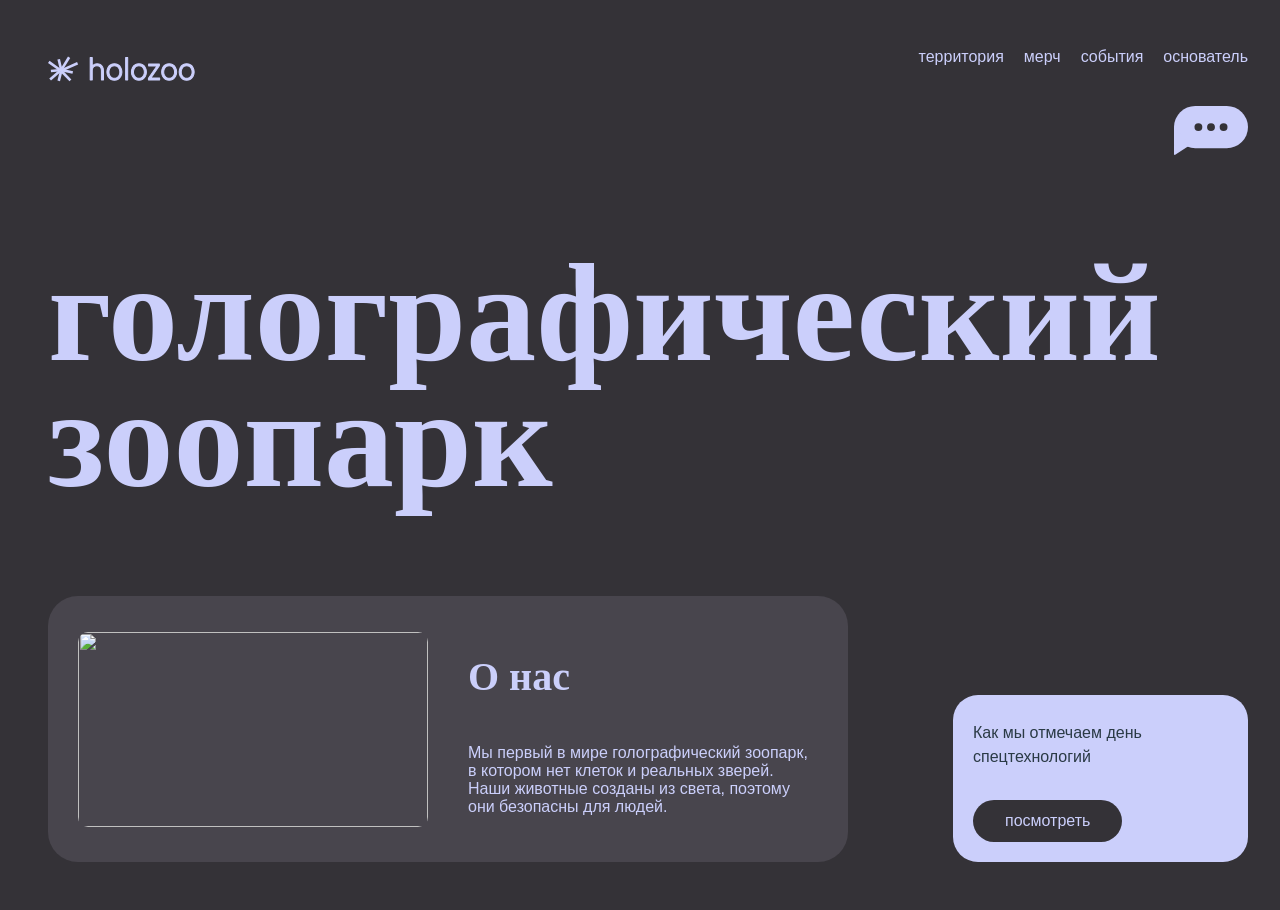
==== index.html @ 84c12e95 "first commit" ====
<!doctype html>
<html lang="en">
  <head>
    <meta charset="UTF-8" />
    <meta name="viewport" content="width=device-width, initial-scale=1.0" />
    <link rel="icon" type="image/x-icon" href="fav_icon.svg" />

    <link rel="stylesheet" href="stylesheet/layout.css" />
    <title>holozoo</title>
  </head>
  <body>
    <canvas id="bunny-canvas"></canvas>
    <script type="importmap">
      {
        "imports": {
          "three": "https://cdn.jsdelivr.net/npm/three@0.165.0/build/three.module.js"
        }
      }
    </script>
    <script type="module" src="holozoo.js"></script>
    <!-- контент -->
    <div class="wrapper">
      <div class="header">
        <a href="/" aria-label="На главную страницу">
          <img src="/Group 1329 (1).svg" alt="Логотип" />
        </a>
        <div class="menu_and_send">
          <div class="menu">
            <a href="area.html">территория</a>
            <a href="shop.html">мерч</a>
            <a href="events.html">события</a>
            <a href="history.html">основатель</a>
          </div>

          <img class="send_button" src="send.svg" alt="" />
        </div>
      </div>
      <div class="main_flex_h1">
        <h1 class="main_h1">
          голографический<br />
          зоопарк
        </h1>
        <div class="gif_plain_pop-ap">
          <div class="flex_gif_text">
            <img
              class="gif"
              src="alezzer2427_httpss.mj.run8Tf7hpDnNEg_Camera_Static_wide-angle_53e4118c-ec71-4cb3-a067-5f7b33aa9bdd_2.gif"
              alt=""
            />
            <div class="about_us">
              <h2>О нас</h2>
              <p class="plain_text main_plain">
                Мы первый в мире голографический зоопарк, в котором нет клеток
                и реальных зверей. <br />Наши животные созданы из света, поэтому
                они безопасны для людей.
              </p>
            </div>
          </div>
          <div class="info-card">
            <p class="info-title">Как мы отмечаем день спецтехнологий</p>
            <a href="https://alinamarvanova.github.io/jttt/">
              <button class="btn-learn-more">посмотреть</button></a
            >
          </div>
        </div>
      </div>
    </div>
    <!-- поп ап -->
    <div class="contact-popup" id="contactPopup">
      <div class="popup-overlay" id="popupOverlay"></div>

      <div class="popup-content">
        <button class="popup-close" id="popupClose">−</button>

        <h3>кому: holozoo</h3>

        <form id="popupForm">
          <input type="text" name="name" value="" placeholder="имя" />
          <input type="email" name="" value="" placeholder="email" />
          <input type="tel" name="" value="" placeholder="+7 999 999-99-99" />

          <div class="popup-footer">
            <p>holozoo@gmail.com</p>
            <p>@holozoo</p>
          </div>

          <button type="submit"><a href="404.html">Отправить</a></button>
        </form>
      </div>
    </div>
    <script src="send_button.js"></script>
  </body>
</html>
---- stylesheet/layout.css ----
* {
  box-sizing: border-box;
}
body {
  font-family: "SF-Pro-Display", Arial, Helvetica, sans-serif;
  padding: 40px;
  width: 100%;
  height: 100%;
  background-color: #343237;
}

#bunny-canvas {
  position: fixed;
  inset: 0;
  width: 100%;
  height: 100%;
  z-index: 1;
  pointer-events: none;
}
.header {
  display: flex;
  flex-direction: row;
  justify-content: space-between;
  align-items: flex-start;
}
.main_flex_h1 {
  display: flex;
  flex-direction: column;
  gap: -40px;
}
.flex_gif_text {
  background-color: #48454d;
  padding: 30px 30px;
  display: flex;
  flex-direction: row;
  gap: 40px;
  align-items: center;
  border-radius: 30px;
}
.about_us {
  display: flex;
  flex-direction: column;
  height: 100%;
  justify-content: space-between;
  align-items: flex-start;
}
h2 {
  font-family: "BebasNeueCyrillic";
  color: #cbcffb;
  font-size: 40px;
  line-height: 0.9;
}
.gif {
  width: 350px;
  height: 195px;
  border-radius: 10px;
}
.main_h1 {
  font-family: "BebasNeueCyrillic";
  color: #cbcffb;
  /* letter-spacing: -1px; */
  line-height: 0.9;
}

.menu {
  display: flex;
  flex-direction: row;
  gap: 20px;
  margin-left: auto;
}

.menu a {
  color: #cbcffb;
  font-size: 16px;
  text-decoration: none;
  position: relative;
}
.menu a:hover {
  text-decoration: underline;
}

.plain_text {
  color: #cbcffb;
  font-size: 16px;
}
.main_plain {
  width: 350px;
}
.info-card {
  background-color: #cbcffb;
  padding: 10px 20px 20px 20px;
  border-radius: 25px;
  display: flex;
  flex-direction: column;
  gap: 15px;
  justify-content: center;
  width: fit-content;
  margin-left: auto;
  width: 295px;
}

.info-title {
  font-size: 16px;
  color: #2a3a45;
  font-weight: 500;
  line-height: 1.5;
  text-align: left;
}
.btn-learn-more {
  padding: 12px 32px;
  color: #cbcffb;
  background-color: #343237;
  border: none;
  border-radius: 25px;
  font-size: 16px;
  cursor: pointer;
  width: auto;
}

.btn-learn-more:hover {
  background-color: #cbcffb;
  border: #343237 1px solid;
  color: #343237;
}

h1 {
  font-size: 140px;
  font-weight: 700;
  color: #cbcffb;
}
.gif_plain_pop-ap {
  display: flex;
  flex-direction: row;
  justify-content: space-between;
  align-items: flex-end;
}
.active::after {
  content: "";
  position: absolute;
  bottom: -8px;
  left: 50%;
  transform: translateX(-50%);
  width: 8px;
  height: 8px;
  background-color: #cbcffb;
  border-radius: 50%;
}
.menu_and_send {
  display: flex;
  flex-direction: column;
  gap: 40px;
  align-items: flex-end;
}
.send_button {
  width: 74px;
  cursor: pointer;
}

/* поп ап */
.contact-popup {
  position: fixed;
  top: 0;
  left: 0;
  right: 0;
  bottom: 0;
  z-index: 1000;
  display: flex;
  align-items: center;
  justify-content: center;
  opacity: 0;
  pointer-events: none;
  transition: opacity 0.3s ease;
}

.contact-popup.active {
  opacity: 1;
  pointer-events: all;
}

.popup-overlay {
  position: absolute;
  inset: 0;
  background-color: rgba(0, 0, 0, 0.5);
}

.popup-content {
  position: relative;
  background-color: #343237;
  padding: 40px 30px;
  border-radius: 20px;
  width: 90%;
  max-width: 400px;
  z-index: 1001;
}

.popup-close {
  position: absolute;
  top: 15px;
  right: 20px;
  background: none;
  border: none;
  color: #cbcffb;
  font-size: 32px;
  cursor: pointer;
  padding: 0;
  width: 30px;
  height: 30px;
  display: flex;
  align-items: center;
  justify-content: center;
}

.popup-content h3 {
  font-size: 14px;
  color: #999;
  margin-bottom: 25px;
  margin-top: 0;
  font-weight: 400;
}

.popup-content form {
  display: flex;
  flex-direction: column;
  gap: 15px;
}

.popup-content input {
  padding: 14px 16px;
  background-color: rgba(255, 255, 255, 0.1);
  border: 1px solid rgba(255, 255, 255, 0.2);
  border-radius: 8px;
  color: #fff;
  font-size: 14px;
}

.popup-content input::placeholder {
  color: rgba(255, 255, 255, 0.5);
}

.popup-footer p {
  font-size: 14px;
  color: #999;
  margin: 8px 0;
}

.popup-content button {
  padding: 14px 20px;
  margin-top: 15px;
  background-color: #cbcffb;
  color: #343237;
  border: none;
  border-radius: 25px;
  font-size: 14px;
  font-weight: 600;
  cursor: pointer;
}

.button_pop_up {
  text-decoration: none;
  color: inherit;
  background-color: transparent;
  cursor: pointer;
}
.popupForm button:hover {
  background-color: #cbcffb;
  border: #343237 1px solid;
  color: #343237;
}

.popup-content a {
  text-decoration: none;
  color: inherit;
  background-color: transparent;
  cursor: pointer;
}
/* адаптивы */
@media (max-width: 1220px) {
  .menu {
    display: flex;
    flex-direction: column;
    gap: 20px;
    justify-content: flex-start;
    align-items: flex-start;
  }
  .gif_plain_pop-ap {
    flex-direction: column;
    gap: 40px;
    align-items: flex-start;
  }
}

@media (max-width: 768px) {
  .flex_gif_text {
    width: 100%;
    flex-direction: column;
    gap: 40px;
    align-items: flex-start;
  }
  .gif {
    width: 100%;
    height: 50%;
  }
  .main_plain {
    width: 100%;
  }
  h1 {
    font-size: 80px;
  }
}

@media (max-width: 320px) {
  h1 {
    font-size: 56px;
  }
  .main_plain {
    width: 100%;
  }
}

@media (max-width: 440px) {
  .header {
    display: flex;
    flex-direction: column;
    align-items: flex-start;
    gap: 20px;
  }
}
@media (max-width: 1220px) {
  .menu {
    display: flex;
    flex-direction: column;
    gap: 20px;
    justify-content: flex-start;
    align-items: flex-start;
  }
  .gif_plain_pop-ap {
    flex-direction: column;
    gap: 40px;
    align-items: flex-start;
  }
}
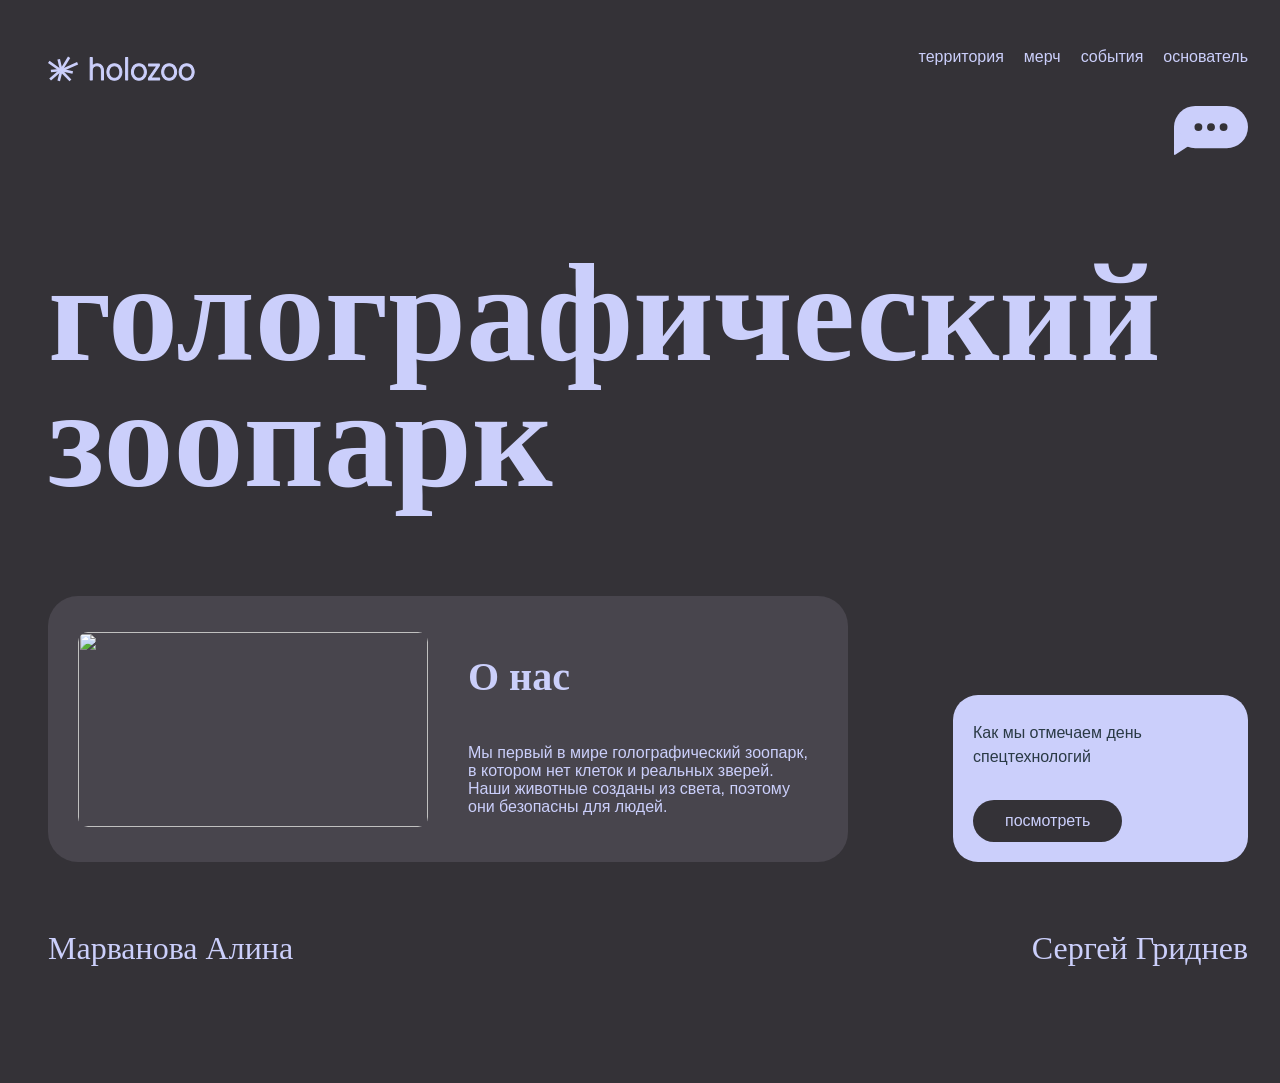
==== commit 73e94f4e: "footer" ====
--- a/index.html
+++ b/index.html
@@ -21,8 +21,8 @@
     <!-- контент -->
     <div class="wrapper">
       <div class="header">
-        <a href="/" aria-label="На главную страницу">
-          <img src="/Group 1329 (1).svg" alt="Логотип" />
+        <a href="index.html" aria-label="На главную страницу">
+          <img src="logo.svg" alt="Логотип" />
         </a>
         <div class="menu_and_send">
           <div class="menu">
@@ -88,6 +88,10 @@
         </form>
       </div>
     </div>
+    <div class="footer">
+      <p class="footer_p">Марванова Алина</p>
+      <p class="footer_p">Сергей Гриднев</p>
+    </div>
     <script src="send_button.js"></script>
   </body>
 </html>
--- a/stylesheet/layout.css
+++ b/stylesheet/layout.css
@@ -273,6 +273,30 @@
   background-color: transparent;
   cursor: pointer;
 }
+.footer {
+  display: flex;
+  flex-direction: row;
+  margin: 40px 0px;
+  width: 100%;
+  justify-content: space-between;
+  align-items: center;
+}
+.footer_p {
+  font-size: 32px;
+  font-family: "BebasNeueCyrillic";
+  color: #cbcffb;
+  line-height: 0.9;
+}
+@media (max-width: 320px) {
+  .footer {
+    display: flex;
+    flex-direction: column;
+    gap: 20px;
+    justify-content: flex-start;
+    align-items: flex-start;
+  }
+}
+
 /* адаптивы */
 @media (max-width: 1220px) {
   .menu {
@@ -339,3 +363,12 @@
     align-items: flex-start;
   }
 }
+@media (max-width: 320px) {
+  .footer {
+    display: flex;
+    flex-direction: column;
+    gap: 20px;
+    justify-content: flex-start;
+    align-items: flex-start;
+  }
+}
